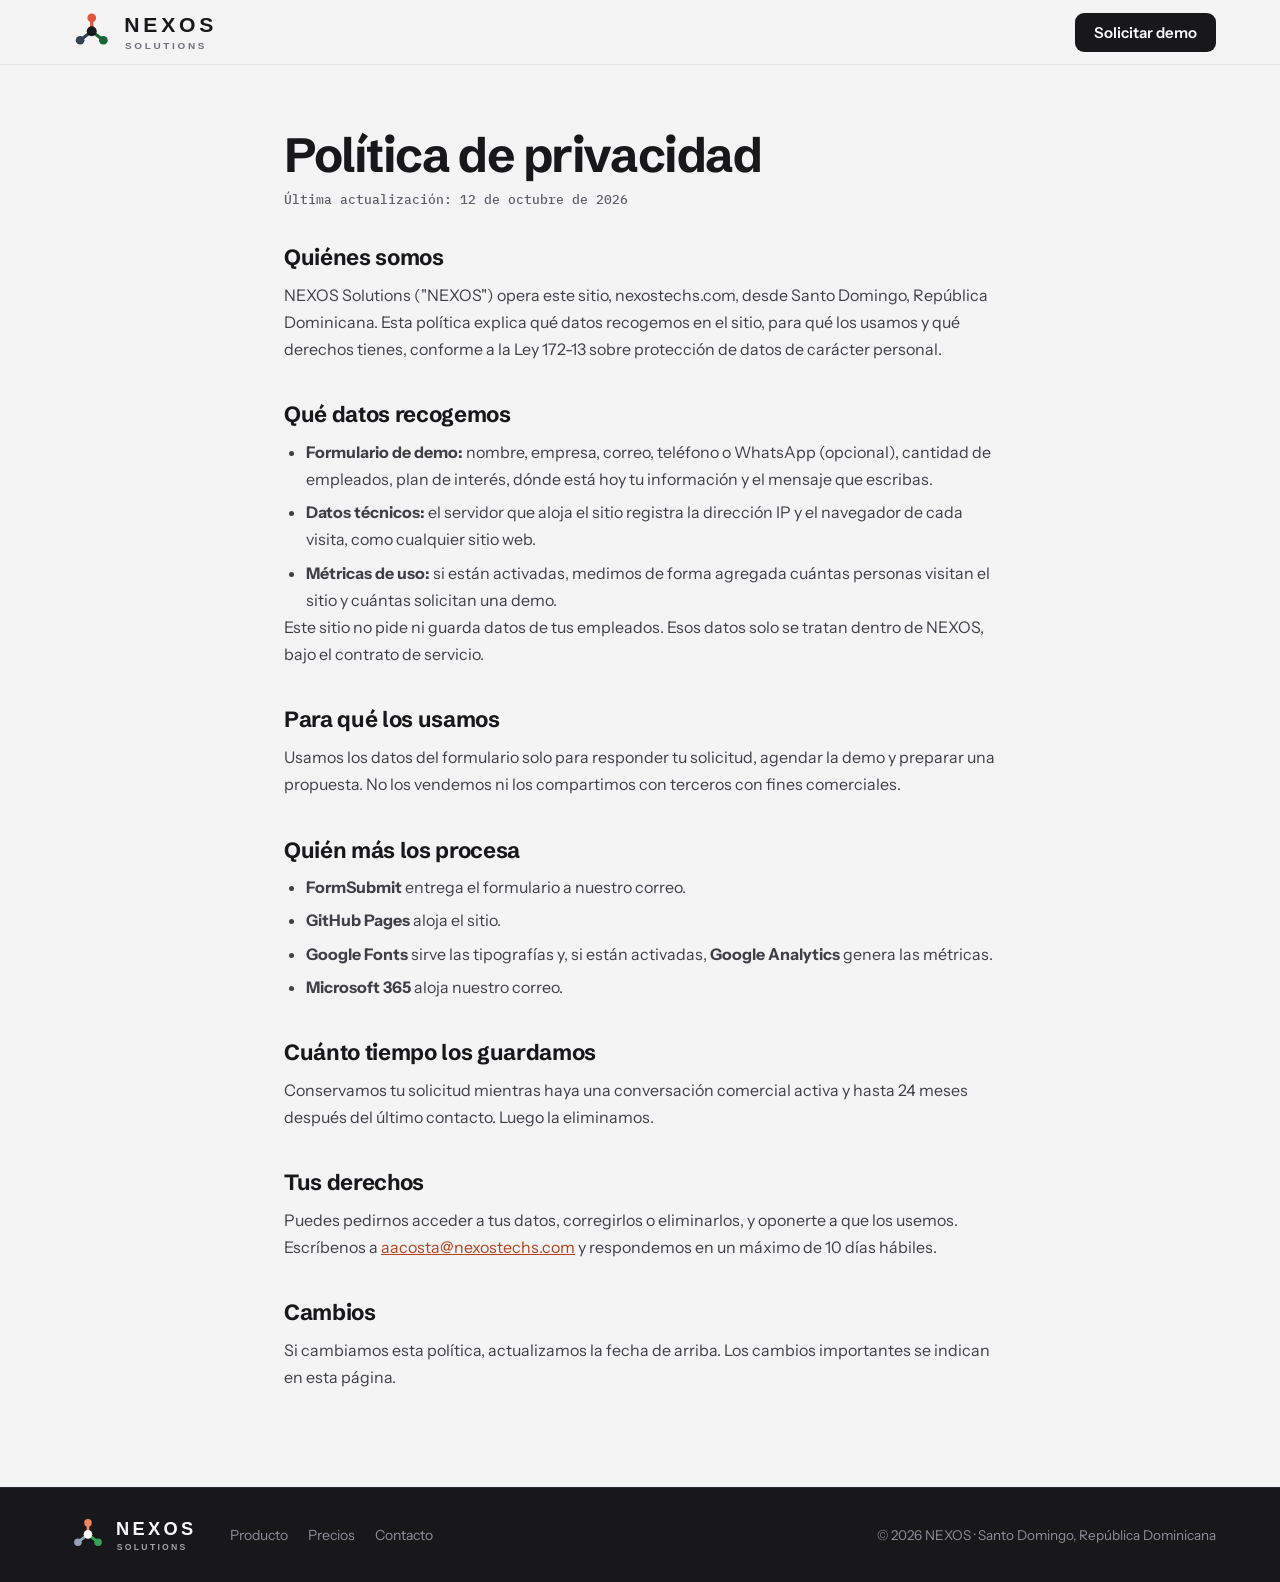
==== privacidad.html @ 7828f4a0 "Comparación, calendario, seguridad, empresas fundadoras y privacidad - Hoy vs. con NEXOS, calendario" ====
<!doctype html>
<html lang="es-DO">
<head>
<meta charset="utf-8">
<meta name="viewport" content="width=device-width, initial-scale=1">
<title>Política de privacidad — NEXOS</title>
<meta name="description" content="Cómo NEXOS usa y protege los datos que envías desde nexostechs.com.">
<meta name="robots" content="noindex">
<meta name="theme-color" content="#18181B">
<link rel="icon" href="assets/brand/nexos-favicon.svg" type="image/svg+xml">
<link rel="icon" href="assets/brand/nexos-favicon-32.png" sizes="32x32" type="image/png">
<link rel="preconnect" href="https://fonts.googleapis.com">
<link rel="preconnect" href="https://fonts.gstatic.com" crossorigin>
<link href="https://fonts.googleapis.com/css2?family=IBM+Plex+Mono:wght@400;500;600&family=Instrument+Sans:wght@400;500;600&family=Schibsted+Grotesk:wght@500;600;700;800&display=swap" rel="stylesheet">
<link rel="stylesheet" href="assets/css/styles.css">
</head>
<body>

<header class="top scrolled">
  <div class="wrap top-in">
    <a href="index.html" class="logo" aria-label="NEXOS Solutions, inicio">
      <img src="assets/brand/nexos-lockup-matriz-claro.svg" alt="NEXOS Solutions" width="155" height="44">
    </a>
    <a href="index.html#contacto" class="btn btn-ink" style="margin-left:auto">Solicitar demo</a>
  </div>
</header>

<main class="legal">
  <div class="wrap">
    <h1>Política de privacidad</h1>
    <p class="upd">Última actualización: 12 de octubre de 2026</p>

    <h2>Quiénes somos</h2>
    <p>NEXOS Solutions ("NEXOS") opera este sitio, nexostechs.com, desde Santo Domingo, República Dominicana. Esta política explica qué datos recogemos en el sitio, para qué los usamos y qué derechos tienes, conforme a la Ley 172-13 sobre protección de datos de carácter personal.</p>

    <h2>Qué datos recogemos</h2>
    <ul>
      <li><strong>Formulario de demo:</strong> nombre, empresa, correo, teléfono o WhatsApp (opcional), cantidad de empleados, plan de interés, dónde está hoy tu información y el mensaje que escribas.</li>
      <li><strong>Datos técnicos:</strong> el servidor que aloja el sitio registra la dirección IP y el navegador de cada visita, como cualquier sitio web.</li>
      <li><strong>Métricas de uso:</strong> si están activadas, medimos de forma agregada cuántas personas visitan el sitio y cuántas solicitan una demo.</li>
    </ul>
    <p>Este sitio no pide ni guarda datos de tus empleados. Esos datos solo se tratan dentro de NEXOS, bajo el contrato de servicio.</p>

    <h2>Para qué los usamos</h2>
    <p>Usamos los datos del formulario solo para responder tu solicitud, agendar la demo y preparar una propuesta. No los vendemos ni los compartimos con terceros con fines comerciales.</p>

    <h2>Quién más los procesa</h2>
    <ul>
      <li><strong>FormSubmit</strong> entrega el formulario a nuestro correo.</li>
      <li><strong>GitHub Pages</strong> aloja el sitio.</li>
      <li><strong>Google Fonts</strong> sirve las tipografías y, si están activadas, <strong>Google Analytics</strong> genera las métricas.</li>
      <li><strong>Microsoft 365</strong> aloja nuestro correo.</li>
    </ul>

    <h2>Cuánto tiempo los guardamos</h2>
    <p>Conservamos tu solicitud mientras haya una conversación comercial activa y hasta 24 meses después del último contacto. Luego la eliminamos.</p>

    <h2>Tus derechos</h2>
    <p>Puedes pedirnos acceder a tus datos, corregirlos o eliminarlos, y oponerte a que los usemos. Escríbenos a <a href="mailto:aacosta@nexostechs.com">aacosta@nexostechs.com</a> y respondemos en un máximo de 10 días hábiles.</p>

    <h2>Cambios</h2>
    <p>Si cambiamos esta política, actualizamos la fecha de arriba. Los cambios importantes se indican en esta página.</p>
  </div>
</main>

<footer class="foot">
  <div class="wrap foot-in">
    <a href="index.html" class="logo"><img src="assets/brand/nexos-lockup-matriz-oscuro.svg" alt="NEXOS Solutions" width="134" height="38"></a>
    <nav aria-label="Pie de página">
      <a href="index.html#producto">Producto</a>
      <a href="index.html#precios">Precios</a>
      <a href="index.html#contacto">Contacto</a>
    </nav>
    <p class="foot-legal">© 2026 NEXOS · Santo Domingo, República Dominicana</p>
  </div>
</footer>

</body>
</html>
---- assets/css/styles.css ----
/* ==========================================================
   NEXOS — landing
   Tokens derive from the product: indigo = RRHH, emerald = Nómina.
   ========================================================== */
:root{
  /* NEXOS Solutions brand: graphite + HR coral + Finance green */
  --ink:#18181B;
  --ink-2:#3F3F46;
  --muted:#5F5F6A;
  --faint:#8E8E99;
  --paper:#F4F4F5;
  --surface:#FFFFFF;
  --line:#E4E4E7;
  --line-2:#D4D4D8;

  --rrhh:#E05638;      /* HR coral (fills, dots) */
  --rrhh-ink:#B8401F;  /* coral for small text on white (AA) */
  --rrhh-soft:#FCECE7;
  --nom:#166534;       /* Finance green */
  --nom-600:#14532D;
  --nom-soft:#E7F2EA;
  --neg:#C62828;
  --dark-line:#2A2A31;
  --dark-muted:#A1A1AA;

  --display:"Schibsted Grotesk",ui-sans-serif,system-ui,sans-serif;
  --sans:"Instrument Sans",ui-sans-serif,system-ui,"Segoe UI",sans-serif;
  --mono:"IBM Plex Mono",ui-monospace,"SF Mono",Menlo,Consolas,monospace;

  --r:10px;
  --r-lg:16px;
  --shadow:0 1px 2px rgba(24,24,27,.05),0 12px 32px -16px rgba(24,24,27,.22);
  --shadow-lg:0 2px 4px rgba(24,24,27,.04),0 30px 60px -28px rgba(24,24,27,.35);
  --gutter:24px;
  --max:1200px;
}

*,*::before,*::after{box-sizing:border-box}
html{scroll-behavior:smooth;scroll-padding-top:76px;-webkit-text-size-adjust:100%}
body{
  margin:0;background:var(--paper);color:var(--ink);
  font:400 16px/1.6 var(--sans);
  -webkit-font-smoothing:antialiased;text-rendering:optimizeLegibility;
}
img{display:block;max-width:100%;height:auto}
a{color:inherit}
h1,h2,h3{font-family:var(--display);margin:0;letter-spacing:-.02em;line-height:1.08;font-weight:700}
p{margin:0}
ul,ol,dl,dd{margin:0;padding:0}
ul,ol{list-style:none}
:focus-visible{outline:2px solid var(--ink);outline-offset:3px;border-radius:4px}
::selection{background:var(--rrhh-soft)}

.wrap{max-width:var(--max);margin:0 auto;padding:0 var(--gutter)}
.skip{position:absolute;left:-9999px;top:8px;background:var(--ink);color:#fff;padding:8px 14px;border-radius:8px;z-index:100}
.skip:focus{left:8px}

/* ---------- buttons ---------- */
.btn{
  display:inline-flex;align-items:center;justify-content:center;gap:8px;
  font:600 15px/1 var(--sans);text-decoration:none;cursor:pointer;
  padding:11px 18px;border-radius:9px;border:1px solid transparent;
  transition:background-color .15s,border-color .15s,color .15s,transform .15s;
}
.btn:active{transform:translateY(1px)}
.btn-lg{padding:14px 22px;font-size:16px}
.btn-ink{background:var(--ink);color:#fff}
.btn-ink:hover{background:#2E2E33}
.btn-line{background:var(--surface);color:var(--ink);border-color:var(--line-2)}
.btn-line:hover{border-color:var(--ink)}
.btn-nom{background:var(--nom);color:#fff}
.btn-nom:hover{background:var(--nom-600)}
.btn[disabled]{opacity:.6;cursor:progress}

.link{color:var(--rrhh-ink);text-underline-offset:3px}

/* ---------- header ---------- */
.top{position:sticky;top:0;z-index:50;background:rgba(244,244,245,.86);backdrop-filter:saturate(1.4) blur(10px);-webkit-backdrop-filter:saturate(1.4) blur(10px);border-bottom:1px solid transparent;transition:border-color .2s}
.top.scrolled{border-bottom-color:var(--line)}
.top-in{display:flex;align-items:center;height:64px;gap:24px}
.logo{display:flex;align-items:center;gap:10px;text-decoration:none}
.logo img{height:44px;width:auto}
.menu{margin-left:auto;display:flex;align-items:center;gap:4px}
.menu a:not(.btn){font-size:15px;color:var(--ink-2);text-decoration:none;padding:8px 12px;border-radius:8px}
.menu a:not(.btn):hover{color:var(--ink);background:rgba(24,24,27,.05)}
.menu-cta{margin-left:10px}
.burger{display:none;margin-left:auto;width:42px;height:42px;border:1px solid var(--line-2);background:var(--surface);border-radius:9px;cursor:pointer;position:relative}
.burger span{position:absolute;left:11px;right:11px;height:2px;background:var(--ink);border-radius:2px;transition:transform .2s}
.burger span:first-child{top:16px}.burger span:last-child{top:23px}
.burger[aria-expanded="true"] span:first-child{transform:translateY(3.5px) rotate(45deg)}
.burger[aria-expanded="true"] span:last-child{transform:translateY(-3.5px) rotate(-45deg)}

/* ---------- shared bits ---------- */
.dot{display:inline-block;width:8px;height:8px;border-radius:50%;margin-right:7px;vertical-align:1px}
.dot-rrhh{background:var(--rrhh)}
.dot-nom{background:var(--nom)}
.eyebrow{font:600 13px/1 var(--mono);text-transform:uppercase;letter-spacing:.08em;color:var(--rrhh-ink);margin-bottom:16px}
.eyebrow-nom{color:var(--nom)}
.eyebrow-inv{color:#F0855F}

/* ---------- hero ---------- */
.hero{padding:72px 0 88px}
.hero-grid{display:grid;grid-template-columns:minmax(0,1fr) minmax(0,560px);gap:64px;align-items:center}
.kicker{font:500 14px/1.5 var(--sans);color:var(--ink-2);margin-bottom:24px}
.kicker .sep{color:var(--faint);margin:0 8px}
.hero h1{font-size:clamp(40px,5.2vw,68px);font-weight:800;letter-spacing:-.035em;line-height:1.02;max-width:13ch;text-wrap:balance}
.lede{font-size:19px;line-height:1.55;color:var(--ink-2);margin-top:24px;max-width:46ch}
.hero-actions{display:flex;flex-wrap:wrap;gap:12px;margin-top:32px}
.hero-proof{margin-top:36px;display:grid;gap:10px;font-size:15px;color:var(--muted)}
.hero-proof li{display:flex;align-items:center;gap:10px}
.hero-proof li::before{content:"";width:14px;height:1px;background:var(--line-2);flex:none}

/* ---------- signature: payslip ---------- */
.slip{
  background:var(--surface);border:1px solid var(--line);border-radius:var(--r-lg);
  box-shadow:var(--shadow-lg);padding:28px;position:relative;
}
.slip::after{ /* perforated tear edge */
  content:"";position:absolute;left:18px;right:18px;bottom:-1px;height:8px;
  background:radial-gradient(circle at 5px 8px,var(--paper) 3.5px,transparent 4px) 0 0/14px 8px repeat-x;
}
.slip-head{display:flex;align-items:center;gap:12px;padding-bottom:18px;border-bottom:2px solid var(--ink)}
.slip-mark{width:36px;height:36px;border-radius:9px;background:var(--ink);color:#fff;display:grid;place-items:center;font:700 13px/1 var(--mono);letter-spacing:.02em}
.slip-co{font:600 16px/1.2 var(--sans)}
.slip-meta{font:400 13px/1.3 var(--mono);color:var(--muted);margin-top:3px}
.slip-tag{margin-left:auto;font:600 11px/1 var(--mono);text-transform:uppercase;letter-spacing:.1em;color:var(--nom);background:var(--nom-soft);padding:6px 9px;border-radius:6px}

.slip-input{display:flex;align-items:center;justify-content:space-between;gap:16px;margin-top:22px}
.slip-input > span:first-child{font:600 12px/1 var(--mono);text-transform:uppercase;letter-spacing:.08em;color:var(--muted)}
.slip-field{display:flex;align-items:baseline;gap:6px;border-bottom:1.5px dashed var(--line-2);padding:2px 2px 4px;transition:border-color .15s}
.slip-field:focus-within{border-bottom-color:var(--nom);border-bottom-style:solid}
.slip-field .cur{font:500 16px/1 var(--mono);color:var(--muted)}
.slip-field input{
  width:9ch;border:0;outline:0;background:transparent;padding:0;text-align:right;
  font:600 28px/1.1 var(--mono);color:var(--ink);letter-spacing:-.02em;
}
.range{width:100%;margin:14px 0 4px;accent-color:var(--nom);height:22px;cursor:pointer}

.slip-cols{display:grid;grid-template-columns:1fr 1fr;gap:28px;margin-top:18px}
.slip-er{padding-left:28px;border-left:1px dashed var(--line-2)}
.slip-h{font:600 11px/1.3 var(--mono);text-transform:uppercase;letter-spacing:.09em;color:var(--faint);margin-bottom:8px}
.lines > div{display:flex;justify-content:space-between;align-items:baseline;gap:8px;padding:8px 0;border-bottom:1px dashed var(--line)}
.lines dt{font-size:14px;color:var(--ink-2)}
.lines dt span{font:400 12px/1 var(--mono);color:var(--faint);margin-left:4px}
.lines dd{font:500 14px/1 var(--mono);white-space:nowrap;font-variant-numeric:tabular-nums}
.lines dd.neg{color:var(--neg)}
.total{display:flex;justify-content:space-between;align-items:baseline;gap:8px;margin-top:12px;padding-top:12px;border-top:2px solid var(--ink)}
.total span{font:600 14px/1.2 var(--sans)}
.total strong{font:600 19px/1 var(--mono);letter-spacing:-.02em;font-variant-numeric:tabular-nums;white-space:nowrap}
.total-soft{border-top-color:var(--line-2)}
.total-soft strong{font-size:16px;color:var(--ink-2)}
.slip-note{margin-top:20px;font-size:12.5px;line-height:1.5;color:var(--muted)}
.flash{animation:flash .5s ease}
@keyframes flash{from{background:var(--nom-soft)}to{background:transparent}}

/* ---------- law strip ---------- */
.strip{border-top:1px solid var(--line);border-bottom:1px solid var(--line);background:var(--surface)}
.strip-in{display:flex;align-items:center;gap:32px;padding-top:20px;padding-bottom:20px}
.strip-label{font:600 12px/1.2 var(--mono);text-transform:uppercase;letter-spacing:.09em;color:var(--faint);flex:none}
.strip-list{display:flex;flex-wrap:wrap;gap:10px 28px;font-size:14px;color:var(--muted)}
.strip-list b{font:600 14px/1 var(--mono);color:var(--ink);margin-right:6px}

/* ---------- sections ---------- */
.sec{padding:112px 0}
.sec-tint{background:#EBEBED}
.sec-head{max-width:720px;margin-bottom:48px}
.sec h2{font-size:clamp(32px,3.8vw,46px);letter-spacing:-.03em;text-wrap:balance}
.sec-lede{font-size:18px;line-height:1.6;color:var(--ink-2);margin-top:18px;max-width:60ch}

/* ---------- before / after ---------- */
.vs{border-top:2px solid var(--ink)}
.vs-row{display:grid;grid-template-columns:minmax(0,.8fr) minmax(0,1fr) minmax(0,1fr);gap:24px;padding:18px 0;border-bottom:1px solid var(--line-2);align-items:baseline}
.vs-row b{font:600 16px/1.35 var(--display)}
.vs-row span{font-size:15px;line-height:1.5}
.vs-row span:nth-child(2){color:var(--muted)}
.vs-row span:nth-child(3){color:var(--ink);padding-left:22px;position:relative}
.vs-row span:nth-child(3)::before{content:"";position:absolute;left:0;top:.45em;width:10px;height:10px;border-radius:50%;background:var(--nom)}
.vs-head{padding:12px 0}
.vs-head span{font:600 12px/1 var(--mono)!important;text-transform:uppercase;letter-spacing:.08em;color:var(--faint)!important;text-decoration:none!important;padding-left:0!important}
.vs-head span::before{display:none}

/* ---------- product showcase ---------- */
.show-switch{display:inline-flex;gap:4px;padding:4px;background:var(--surface);border:1px solid var(--line);border-radius:12px;margin-bottom:20px}
.sw{font:600 15px/1 var(--sans);padding:10px 18px;border-radius:9px;border:0;background:transparent;color:var(--muted);cursor:pointer;display:flex;align-items:center}
.sw[aria-selected="true"]{background:var(--ink);color:#fff}
.sw-rrhh[aria-selected="true"] .dot{background:#F0855F}
.sw-nom[aria-selected="true"] .dot{background:#34A356}

.show-body{display:grid;grid-template-columns:280px minmax(0,1fr);gap:28px;align-items:start}
.show-tabs{display:grid;gap:4px}
.show-tabs button{
  width:100%;text-align:left;border:0;background:transparent;cursor:pointer;
  padding:14px 16px;border-radius:10px;border-left:3px solid transparent;color:var(--ink-2);
  font:inherit;transition:background-color .15s;
}
.show-tabs button:hover{background:rgba(24,24,27,.04)}
.show-tabs button[aria-selected="true"]{background:var(--surface);box-shadow:var(--shadow);border-left-color:var(--accent,var(--rrhh))}
.show-tabs b{display:block;font:600 16px/1.3 var(--display);color:var(--ink)}
.show-tabs span{display:block;font-size:14px;line-height:1.45;color:var(--muted);margin-top:4px}
.show[data-app="nomina"]{--accent:var(--nom)}

.frame{margin:0;background:var(--surface);border:1px solid var(--line);border-radius:12px;overflow:hidden;box-shadow:var(--shadow-lg)}
.frame-bar{display:flex;align-items:center;gap:6px;height:36px;padding:0 14px;border-bottom:1px solid var(--line);background:#FAFAFA}
.frame-bar i{width:10px;height:10px;border-radius:50%;background:var(--line-2)}
.frame-bar span{margin-left:12px;font:400 12px/1 var(--mono);color:var(--faint);white-space:nowrap;overflow:hidden;text-overflow:ellipsis}
.frame img{width:100%;aspect-ratio:16/10;object-fit:cover;object-position:top left;transition:opacity .2s}
.frame img.swapping{opacity:.15}

/* ---------- payroll run ---------- */
.run{display:grid;grid-template-columns:minmax(0,440px) minmax(0,1fr);gap:64px;align-items:center}
.steps{counter-reset:s;margin-top:36px;display:grid;gap:0}
.steps li{counter-increment:s;display:grid;grid-template-columns:36px 1fr;column-gap:14px;padding:13px 0;border-top:1px solid var(--line-2)}
.steps li:last-child{border-bottom:1px solid var(--line-2)}
.steps li::before{content:counter(s);grid-row:span 2;font:600 13px/1 var(--mono);width:26px;height:26px;border-radius:50%;border:1.5px solid var(--nom);color:var(--nom);display:grid;place-items:center;margin-top:1px}
.steps b{font:600 16px/1.3 var(--display)}
.steps span{font-size:14.5px;color:var(--muted);line-height:1.5}
.frame-tilt{transform:perspective(1800px) rotateY(-6deg);transform-origin:left center}

/* ---------- compliance ---------- */
.law{display:grid;grid-template-columns:minmax(0,1.35fr) minmax(0,1fr);gap:48px;align-items:start}
.law-list > div{display:grid;grid-template-columns:1fr auto;column-gap:16px;padding:16px 0;border-bottom:1px solid var(--line)}
.law-list > div:first-child{border-top:1px solid var(--line)}
.law-list dt{font:600 16px/1.3 var(--display)}
.law-list dd{grid-column:1;font-size:14.5px;color:var(--muted);margin-top:4px}
.law-list .art{grid-column:2;grid-row:1 / span 2;align-self:start;font:500 12px/1 var(--mono);color:var(--rrhh-ink);background:var(--rrhh-soft);padding:6px 8px;border-radius:6px;white-space:nowrap}

/* official filings */
.filings{margin-top:72px}
.filings-head{max-width:640px;margin-bottom:28px}
.filings h3{font-size:clamp(24px,2.6vw,30px);letter-spacing:-.025em}
.filings-head p{margin-top:12px;color:var(--ink-2);font-size:16.5px}
.filing-list{display:grid;grid-template-columns:repeat(4,minmax(0,1fr));gap:16px}
.filing-list li{background:var(--surface);border:1px solid var(--line);border-radius:var(--r);padding:20px 20px 18px;display:flex;flex-direction:column;gap:8px}
.f-ent{font:500 11.5px/1.3 var(--mono);text-transform:uppercase;letter-spacing:.07em;color:var(--faint)}
.f-code{font:600 26px/1.1 var(--mono);letter-spacing:-.02em;color:var(--ink)}
.f-desc{font-size:14.5px;line-height:1.5;color:var(--muted);flex:1}
.f-when{align-self:flex-start;margin-top:6px;font:500 12px/1 var(--mono);color:var(--nom);background:var(--nom-soft);padding:6px 8px;border-radius:6px}

/* ---------- calendar ---------- */
.cal{background:var(--surface);border:1px solid var(--line);border-radius:var(--r-lg);padding:36px 32px 28px;box-shadow:var(--shadow)}
.cal-track{position:relative;height:56px;margin:0 8px 28px;background:
  repeating-linear-gradient(90deg,var(--line-2) 0 1px,transparent 1px calc(100% / 30)) bottom/100% 10px no-repeat;
  border-bottom:2px solid var(--ink)}
.cal-mark{position:absolute;left:calc((var(--d) - 1) / 30 * 100%);bottom:0;transform:translateX(-50%);display:flex;flex-direction:column;align-items:center;gap:6px;font:600 12px/1 var(--mono);color:var(--nom);padding-bottom:18px}
.cal-mark i{position:absolute;bottom:-6px;width:12px;height:12px;border-radius:50%;background:var(--nom);border:2px solid var(--surface)}
.cal-int{color:var(--ink-2)}
.cal-int i{background:var(--ink)}
.cal-list{display:grid;grid-template-columns:repeat(4,minmax(0,1fr));gap:24px}
.cal-list li{display:flex;flex-direction:column;gap:8px}
.cal-day{font:600 22px/1 var(--mono);letter-spacing:-.02em}
.cal-list b{font:600 15.5px/1.35 var(--display)}
.cal-list p{font-size:14px;line-height:1.5;color:var(--muted);margin-top:4px}
.cal-year{margin-top:32px;padding-top:24px;border-top:1px dashed var(--line-2);display:grid;grid-template-columns:200px 1fr;gap:24px}
.cal-year-h{font:600 12px/1.4 var(--mono);text-transform:uppercase;letter-spacing:.08em;color:var(--faint)}
.cal-year ul{display:grid;grid-template-columns:repeat(3,minmax(0,1fr));gap:20px}
.cal-year b{display:block;font:600 15px/1.3 var(--display)}
.cal-year span{display:block;font-size:14px;color:var(--muted);margin-top:4px}
.cal-note{margin-top:16px;font-size:13px;color:var(--muted)}

/* ---------- security ---------- */
.sec-split{display:grid;grid-template-columns:minmax(0,420px) minmax(0,1fr);gap:64px;align-items:start}
.sec-split .sec-head{margin-bottom:0}
.sec-list{display:grid;grid-template-columns:repeat(2,minmax(0,1fr));gap:0 32px}
.sec-list > div{padding:20px 0;border-top:1px solid var(--line-2)}
.sec-list dt{font:600 16.5px/1.3 var(--display);display:flex;align-items:center;gap:10px}
.sec-list dt::before{content:"";width:8px;height:8px;border-radius:2px;background:var(--rrhh);flex:none}
.sec-list dd{font-size:14.5px;color:var(--muted);margin-top:6px;line-height:1.5}

/* ---------- founders ---------- */
.founders{background:var(--ink);color:#F4F4F5}
.founders .sec-lede{color:var(--dark-muted);margin-bottom:32px}
.founders-in{display:grid;grid-template-columns:minmax(0,1fr) minmax(0,480px);gap:64px;align-items:center}
.founders-list{display:grid;gap:0;border-top:1px solid var(--dark-line)}
.founders-list li{padding:20px 0;border-bottom:1px solid var(--dark-line);display:grid;gap:4px}
.founders-list b{font:600 17px/1.3 var(--display);color:#fff}
.founders-list span{font-size:15px;color:var(--dark-muted)}
.btn-light{background:#fff;color:var(--ink)}
.btn-light:hover{background:#E4E4E7}

/* ---------- portal (dark) ---------- */
.sec-ink{background:var(--ink);color:#F4F4F5}
.sec-ink .sec-lede{color:var(--dark-muted)}
.portal{display:grid;grid-template-columns:minmax(0,400px) minmax(0,1fr);gap:56px;align-items:center}
.phones{border-radius:var(--r-lg);background:#F3F5F9}
.ticks{display:grid;gap:12px;margin-top:28px}
.ticks li{display:flex;gap:12px;align-items:flex-start;font-size:15.5px;line-height:1.45}
.ticks li::before{
  content:"";flex:none;width:18px;height:18px;margin-top:2px;border-radius:50%;
  background:var(--nom) url("data:image/svg+xml,%3Csvg xmlns='http://www.w3.org/2000/svg' viewBox='0 0 16 16' fill='none' stroke='white' stroke-width='2.2' stroke-linecap='round' stroke-linejoin='round'%3E%3Cpath d='M4 8.5l2.5 2.5L12 5.5'/%3E%3C/svg%3E") center/12px no-repeat;
}
.ticks-dark li{font-size:15px;color:var(--ink-2)}

/* ---------- features ---------- */
.feats{display:grid;grid-template-columns:repeat(4,minmax(0,1fr));border-top:1px solid var(--line-2);border-left:1px solid var(--line-2)}
.feats article{padding:28px 24px 32px;border-right:1px solid var(--line-2);border-bottom:1px solid var(--line-2);background:var(--surface)}
.feats h3{font-size:18px;letter-spacing:-.015em}
.feats p{font-size:14.5px;color:var(--muted);margin-top:8px;line-height:1.55}

/* ---------- pricing ---------- */
.plans{display:grid;grid-template-columns:repeat(3,minmax(0,1fr));gap:20px;align-items:stretch}
.plan{background:var(--surface);border:1px solid var(--line);border-radius:var(--r-lg);padding:32px 28px;display:flex;flex-direction:column;position:relative}
.plan-main{border:2px solid var(--ink);box-shadow:var(--shadow-lg)}
.plan-flag{position:absolute;top:-13px;left:26px;background:var(--ink);color:#fff;font:600 11px/1 var(--mono);text-transform:uppercase;letter-spacing:.08em;padding:7px 10px;border-radius:6px}
.plan h3{font-size:22px}
.price{display:flex;flex-direction:column;gap:6px;margin-top:20px}
.from{font:600 11px/1 var(--mono);text-transform:uppercase;letter-spacing:.09em;color:var(--faint)}
.amt{font:600 34px/1 var(--mono);letter-spacing:-.03em}
.per{font-size:14px;color:var(--muted)}
.cap{margin-top:16px;padding:10px 0;border-top:1px dashed var(--line-2);border-bottom:1px dashed var(--line-2);font:500 13px/1.3 var(--mono);color:var(--ink-2)}
.plan .ticks{margin:24px 0 32px;flex:1;align-content:start}
.plan .btn{width:100%}

/* migration */
.mig{margin-top:56px;display:grid;grid-template-columns:minmax(0,360px) minmax(0,1fr);gap:48px;padding-top:40px;border-top:1px solid var(--line-2)}
.mig h3{font-size:24px;letter-spacing:-.02em}
.mig-head p{margin-top:12px;color:var(--ink-2);font-size:16px}
.mig-list{display:grid;grid-template-columns:repeat(3,minmax(0,1fr));gap:20px}
.mig-list > div{background:var(--surface);border:1px solid var(--line);border-radius:var(--r);padding:22px 20px}
.mig-list dt{font:600 16px/1.3 var(--display)}
.mig-list dd{font-size:14.5px;color:var(--muted);margin-top:8px;line-height:1.55}

/* ---------- FAQ ---------- */
.faq-grid{display:grid;grid-template-columns:minmax(0,380px) minmax(0,1fr);gap:64px;align-items:start}
.faq details{border-bottom:1px solid var(--line-2)}
.faq details:first-child{border-top:1px solid var(--line-2)}
.faq summary{list-style:none;cursor:pointer;padding:22px 40px 22px 0;position:relative;font:600 18px/1.35 var(--display);letter-spacing:-.01em}
.faq summary::-webkit-details-marker{display:none}
.faq summary::after{content:"";position:absolute;right:6px;top:50%;width:12px;height:12px;margin-top:-9px;border-right:2px solid var(--ink);border-bottom:2px solid var(--ink);transform:rotate(45deg);transition:transform .2s}
.faq details[open] summary::after{transform:rotate(-135deg);margin-top:-3px}
.faq details p{padding:0 40px 24px 0;color:var(--ink-2);max-width:68ch}

/* ---------- contact ---------- */
.contact{background:var(--ink);color:#F4F4F5}
.contact .sec-lede{color:var(--dark-muted)}
.contact-grid{display:grid;grid-template-columns:minmax(0,1fr) minmax(0,560px);gap:64px;align-items:start}
.channels{margin-top:36px;display:grid;gap:0}
.channels li{display:grid;grid-template-columns:110px 1fr;gap:12px;padding:14px 0;border-top:1px solid var(--dark-line);font-size:16px}
.channels li:last-child{border-bottom:1px solid var(--dark-line)}
.ch-label{font:500 12px/1.9 var(--mono);text-transform:uppercase;letter-spacing:.08em;color:#8E8E99}
.channels a{color:#fff;text-decoration:none;border-bottom:1px solid #46464F}
.channels a:hover{border-bottom-color:#fff}

.form{background:var(--surface);color:var(--ink);border-radius:var(--r-lg);padding:32px;display:grid;gap:18px}
.f-row{display:grid;grid-template-columns:1fr 1fr;gap:16px}
.f{display:grid;gap:7px}
.f > span{font:600 14px/1.2 var(--sans);color:var(--ink-2)}
.f em{font-style:normal;font-weight:400;color:var(--faint);margin-left:4px}
.f input,.f select,.f textarea{
  width:100%;font:400 16px/1.4 var(--sans);color:var(--ink);
  padding:11px 13px;border:1px solid var(--line-2);border-radius:9px;background:var(--surface);
  transition:border-color .15s,box-shadow .15s;
}
.f textarea{resize:vertical;min-height:88px}
.f select{appearance:none;-webkit-appearance:none;background:var(--surface) url("data:image/svg+xml,%3Csvg xmlns='http://www.w3.org/2000/svg' viewBox='0 0 16 16' fill='none' stroke='%235F6B80' stroke-width='1.8' stroke-linecap='round'%3E%3Cpath d='M4 6l4 4 4-4'/%3E%3C/svg%3E") right 12px center/16px no-repeat;padding-right:38px}
.f input:focus,.f select:focus,.f textarea:focus{outline:0;border-color:var(--nom);box-shadow:0 0 0 3px rgba(22,101,52,.18)}
.f input::placeholder,.f textarea::placeholder{color:var(--faint)}
.f.invalid input,.f.invalid select{border-color:var(--neg)}
.hp{position:absolute;left:-9999px;width:1px;height:1px;opacity:0}
.f-foot{display:flex;align-items:center;gap:16px;flex-wrap:wrap;margin-top:4px}
.f-status{font-size:14.5px;color:var(--muted)}
.f-status.ok{color:var(--nom)}
.f-status.err{color:var(--neg)}
.f-legal{font-size:13px;color:var(--muted);line-height:1.5}
.f-legal a{color:var(--ink-2)}

/* ---------- legal page ---------- */
.legal{padding:64px 0 96px}
.legal .wrap{max-width:760px}
.legal h1{font-size:clamp(34px,4vw,48px);letter-spacing:-.03em}
.legal .upd{margin-top:12px;color:var(--muted);font:500 13px/1 var(--mono)}
.legal h2{font-size:22px;margin:40px 0 12px;letter-spacing:-.015em}
.legal p,.legal li{color:var(--ink-2);font-size:16px;line-height:1.7}
.legal p+p{margin-top:12px}
.legal ul{list-style:disc;padding-left:22px;display:grid;gap:6px}
.legal a{color:var(--rrhh-ink)}

/* ---------- footer ---------- */
.foot{background:var(--ink);color:#8E8E99;border-top:1px solid var(--dark-line);padding:28px 0}
.foot-in{display:flex;align-items:center;gap:32px;flex-wrap:wrap}
.foot .logo img{height:38px}
.foot nav{display:flex;gap:20px;flex-wrap:wrap}
.foot nav a{text-decoration:none;font-size:14px}
.foot nav a:hover{color:#fff}
.foot-legal{margin-left:auto;font-size:13.5px}

/* ---------- reveal ---------- */
.js .rv{opacity:0;transform:translateY(14px);transition:opacity .6s ease,transform .6s ease}
.js .rv.in{opacity:1;transform:none}

/* ==========================================================
   Responsive
   ========================================================== */
@media (max-width:1080px){
  .hero-grid{grid-template-columns:minmax(0,1fr);gap:48px}
  .hero h1{max-width:16ch}
  .slip-col{max-width:600px}
  .run,.portal,.law,.faq-grid,.contact-grid{grid-template-columns:minmax(0,1fr);gap:40px}
  .frame-tilt{transform:none}
  .feats{grid-template-columns:repeat(2,minmax(0,1fr))}
  .show-body{grid-template-columns:minmax(0,1fr)}
  .show-tabs{grid-auto-flow:column;grid-auto-columns:minmax(200px,1fr);overflow-x:auto;scrollbar-width:none;padding:4px 2px 8px}
  .show-tabs::-webkit-scrollbar{display:none}
  .show-tabs button{border-left:0;border-top:3px solid transparent}
  .show-tabs button[aria-selected="true"]{border-top-color:var(--accent,var(--rrhh))}
  .plans{grid-template-columns:1fr;max-width:520px}
  .mig{grid-template-columns:minmax(0,1fr);gap:24px}
  .sec-split,.founders-in{grid-template-columns:minmax(0,1fr);gap:40px}
  .cal-list{grid-template-columns:repeat(2,minmax(0,1fr))}
  .cal-year{grid-template-columns:minmax(0,1fr);gap:14px}
  .mig-list{grid-template-columns:minmax(0,1fr)}
  .filing-list{grid-template-columns:repeat(2,minmax(0,1fr))}
}
@media (max-width:860px){
  .burger{display:block}
  .menu{
    position:absolute;top:64px;left:0;right:0;flex-direction:column;align-items:stretch;gap:0;
    background:var(--paper);border-bottom:1px solid var(--line);padding:8px 16px 18px;
    display:none;
  }
  .menu.open{display:flex}
  .menu a:not(.btn){padding:14px 4px;border-bottom:1px solid var(--line);border-radius:0;font-size:17px}
  .menu-cta{margin:16px 0 0}
  .strip-in{flex-direction:column;align-items:flex-start;gap:12px}
}
@media (max-width:640px){
  :root{--gutter:16px}
  .hero{padding:44px 0 64px}
  .lede{font-size:17px}
  .sec{padding:80px 0}
  .sec-lede{font-size:16.5px}
  .slip{padding:22px 18px}
  .slip-cols{grid-template-columns:minmax(0,1fr);gap:22px}
  .slip-er{padding-left:0;border-left:0;padding-top:20px;border-top:1px dashed var(--line-2)}
  .slip-input{flex-direction:column;align-items:flex-start;gap:10px}
  .feats{grid-template-columns:1fr}
  .filing-list{grid-template-columns:minmax(0,1fr)}
  .vs-head{display:none!important}
  .vs-row{grid-template-columns:minmax(0,1fr);gap:6px;padding:16px 0}
  .sec-list{grid-template-columns:minmax(0,1fr)}
  .cal{padding:24px 18px}
  .cal-track{display:none}
  .cal-list,.cal-year ul{grid-template-columns:minmax(0,1fr);gap:18px}
  .f-row{grid-template-columns:1fr}
  .form{padding:22px 18px}
  .channels li{grid-template-columns:1fr;gap:2px}
  .foot-legal{margin-left:0}
  .hero-actions .btn{flex:1 1 100%}
}
@media (prefers-reduced-motion:reduce){
  html{scroll-behavior:auto}
  *,*::before,*::after{animation-duration:.01ms!important;transition-duration:.01ms!important}
  .js .rv{opacity:1;transform:none}
}
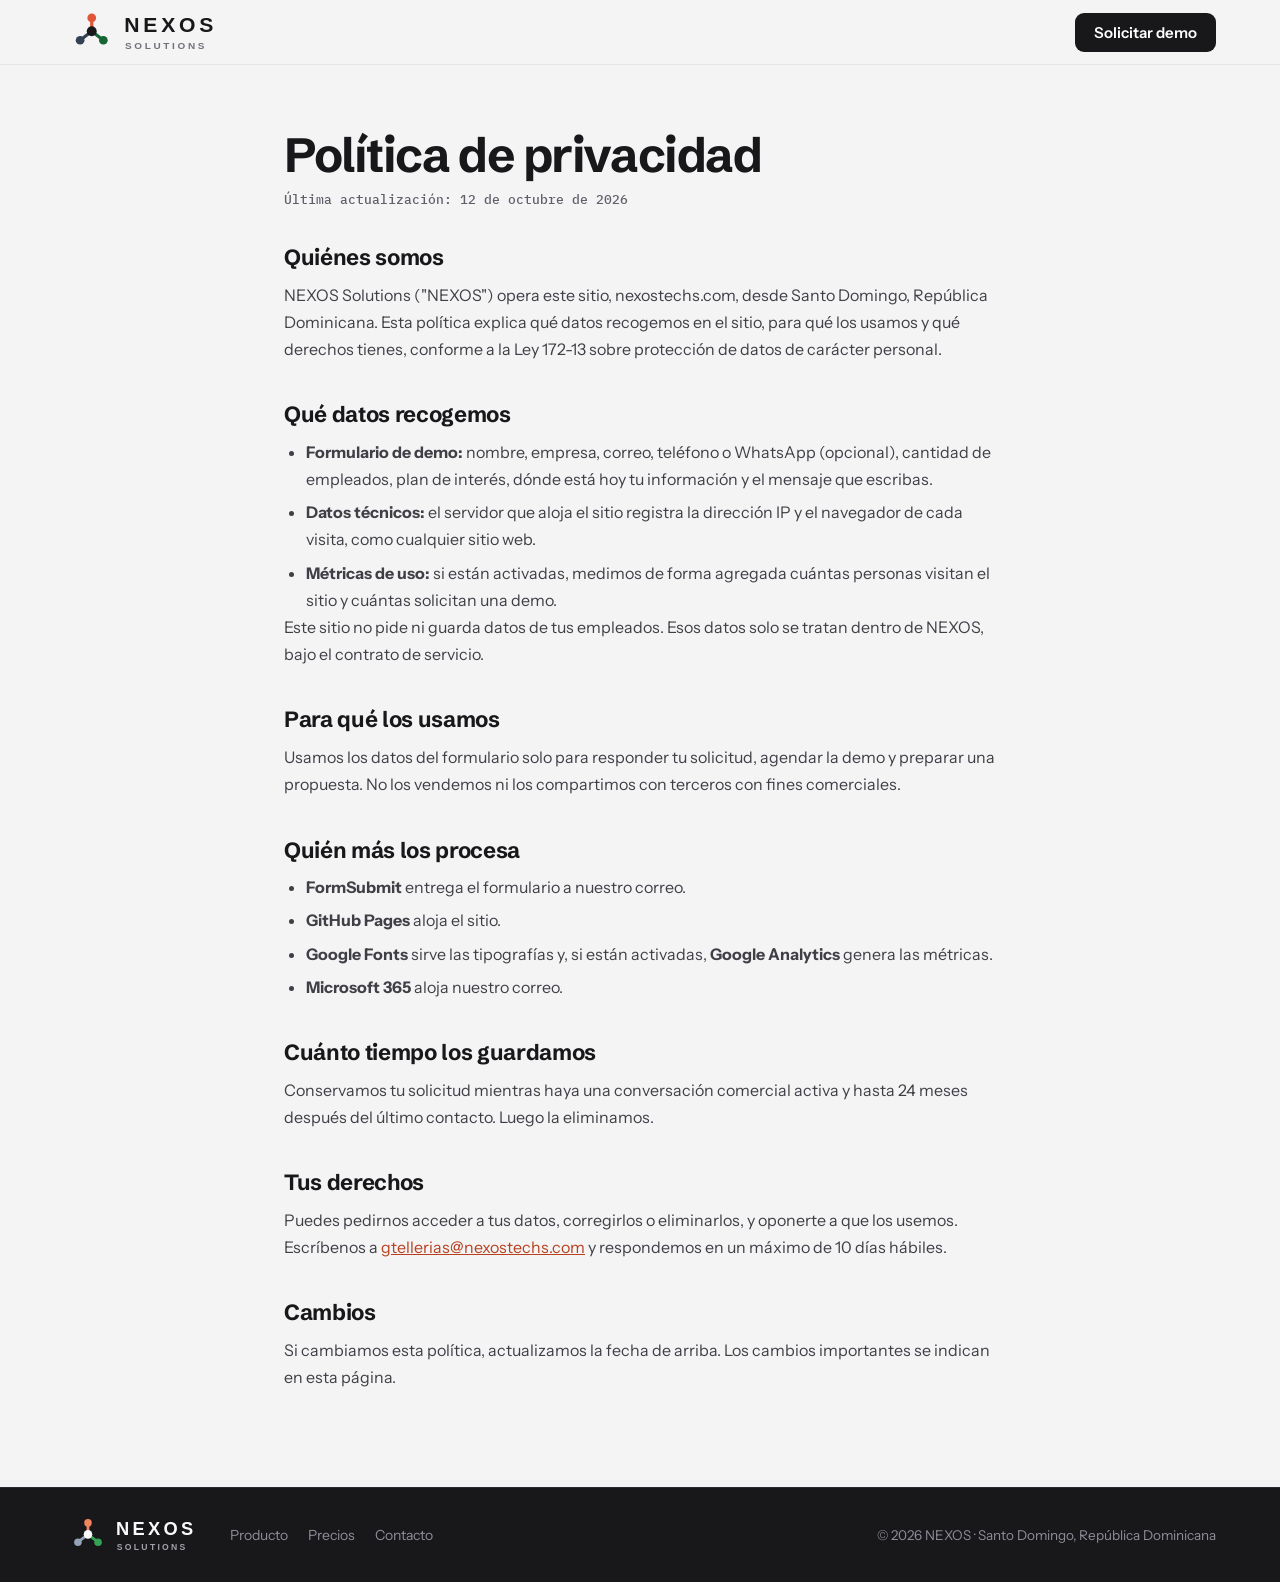
==== commit e265c21c: "Formulario: gtellerias como destinatario principal, aacosta en copia Co-Authored-By: Claude Opus 5.5" ====
--- a/privacidad.html
+++ b/privacidad.html
@@ -56,7 +56,7 @@
     <p>Conservamos tu solicitud mientras haya una conversación comercial activa y hasta 24 meses después del último contacto. Luego la eliminamos.</p>
 
     <h2>Tus derechos</h2>
-    <p>Puedes pedirnos acceder a tus datos, corregirlos o eliminarlos, y oponerte a que los usemos. Escríbenos a <a href="mailto:aacosta@nexostechs.com">aacosta@nexostechs.com</a> y respondemos en un máximo de 10 días hábiles.</p>
+    <p>Puedes pedirnos acceder a tus datos, corregirlos o eliminarlos, y oponerte a que los usemos. Escríbenos a <a href="mailto:gtellerias@nexostechs.com">gtellerias@nexostechs.com</a> y respondemos en un máximo de 10 días hábiles.</p>
 
     <h2>Cambios</h2>
     <p>Si cambiamos esta política, actualizamos la fecha de arriba. Los cambios importantes se indican en esta página.</p>
